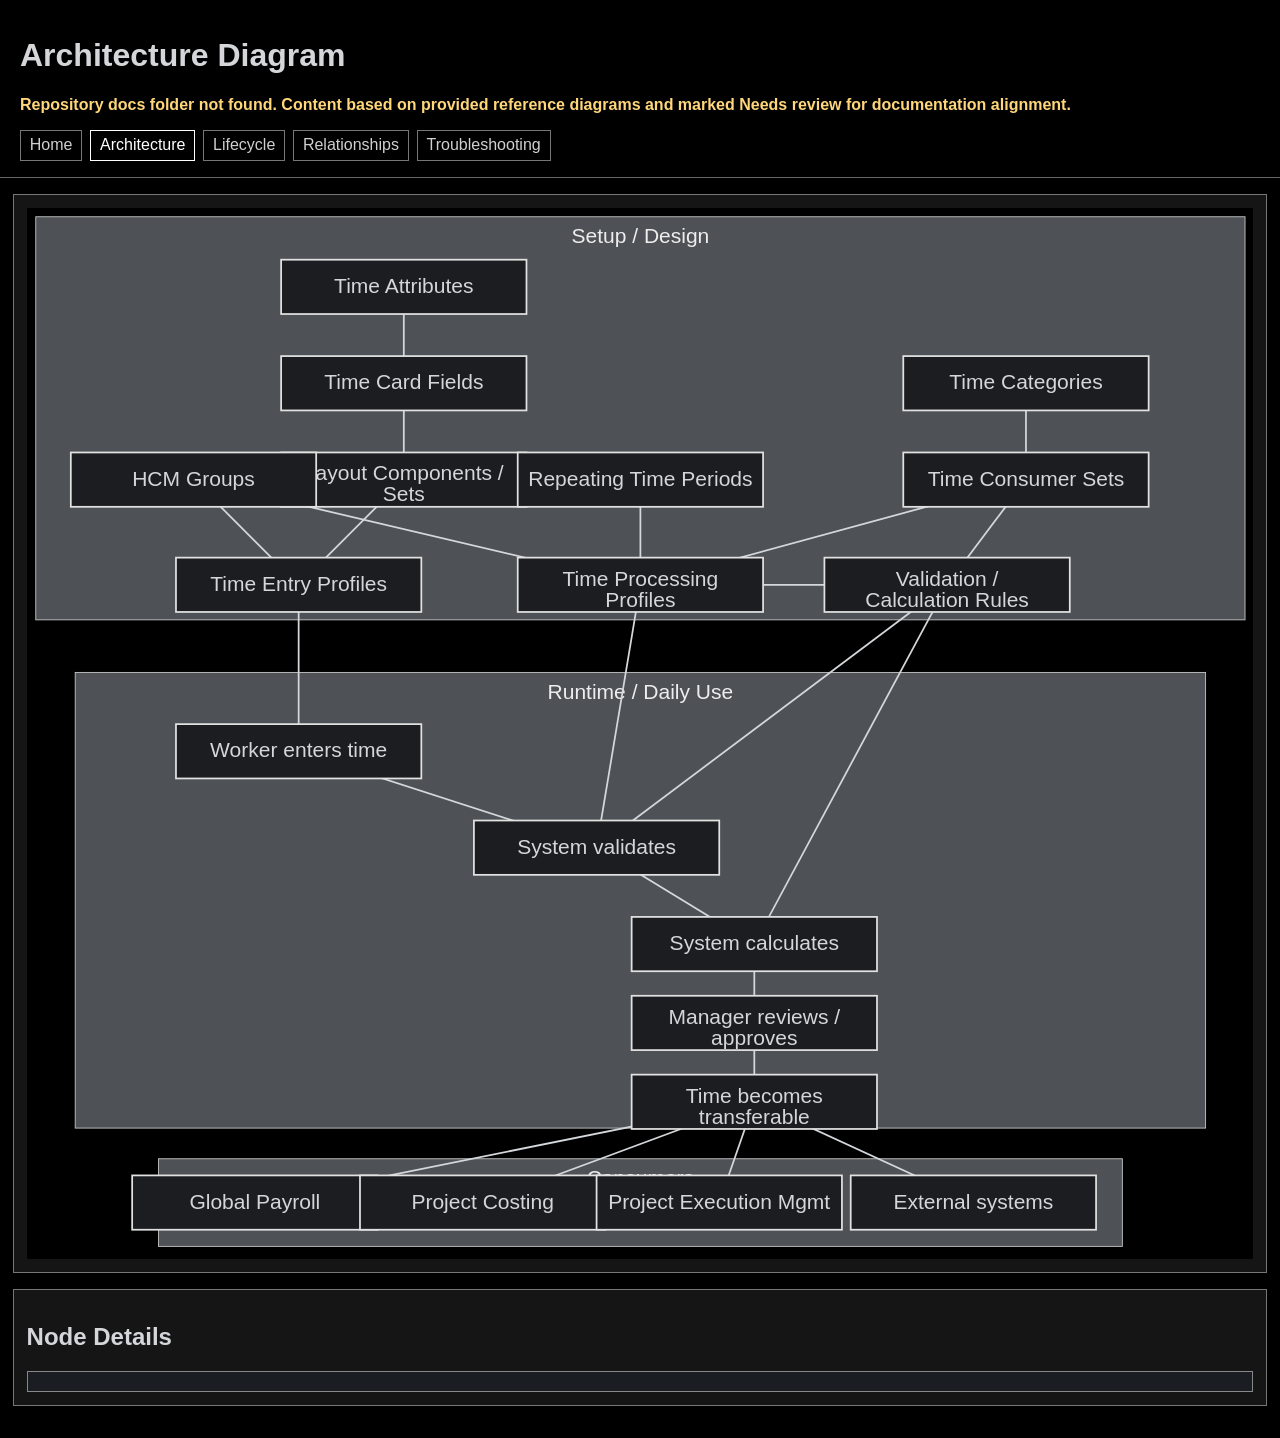
==== architecture.html @ c1bcc937 "Split OTL diagrams into interactive multi-page experience" ====
<!doctype html><html lang="en"><head><meta charset="UTF-8"/><meta name="viewport" content="width=device-width, initial-scale=1.0"/><title>Architecture Diagram</title><link rel="stylesheet" href="src/css/styles.css"/></head><body>
<header class="hero"><h1>Architecture Diagram</h1><p id="source-warning" class="warning"></p><nav class="tabs"><a href="index.html">Home</a><a class="active" href="architecture.html">Architecture</a><a href="lifecycle.html">Lifecycle</a><a href="relationships.html">Relationships</a><a href="troubleshooting.html">Troubleshooting</a></nav></header>
<main><section class="panel"><svg id="diagram" class="diagram" viewBox="0 0 1400 1200"></svg></section><section class="panel"><h2>Node Details</h2><article id="detail" class="detail"></article></section></main>
<script type="module" src="src/js/architecture.js"></script></body></html>
---- src/css/styles.css ----
:root{--bg:#000;--panel:#4e5155;--node:#1b1d20;--line:#d4d8dc;--text:#d4d6da;--accent:#fff}
*{box-sizing:border-box}body{margin:0;background:var(--bg);color:var(--text);font-family:Segoe UI,Roboto,Arial,sans-serif}
.hero{padding:1rem 1.25rem;border-bottom:1px solid #666}.warning{color:#ffd77a;font-weight:700}
.tabs{display:flex;gap:.5rem;flex-wrap:wrap}.tabs a{color:#d0d0d0;text-decoration:none;border:1px solid #777;padding:.35rem .55rem}.tabs a.active,.tabs a:hover{border-color:#fff;color:#fff}
main{width:min(2200px,98vw);margin:1rem auto 2rem;display:grid;gap:1rem}.panel{background:#151515;border:1px solid #777;padding:.8rem}
.overview-cards{display:grid;grid-template-columns:repeat(auto-fit,minmax(200px,1fr));gap:.6rem}.overview-cards article,.detail,.glossary-item{background:#1a1d22;border:1px solid #888;padding:.6rem}
.split{display:grid;grid-template-columns:1fr 1fr;gap:1rem}.glossary-list{display:grid;gap:.5rem}
.diagram{width:100%;height:auto;display:block;background:#000}
.band{fill:var(--panel);stroke:#c8c8c8;stroke-width:1}.band-label{fill:#ededed;font-size:24px;text-anchor:middle}
.edge{fill:none;stroke:var(--line);stroke-width:2;marker-end:url(#arrow)}
.node-group{cursor:pointer}.node-rect{fill:var(--node);stroke:#e1e1e1;stroke-width:2}.node-label{fill:var(--text);font-size:24px;text-anchor:middle;dominant-baseline:middle;pointer-events:none}
.node-group:hover .node-rect{stroke:#fff;stroke-width:3}.node-group.active .node-rect{stroke:#fff;stroke-width:4}
.tooltip{position:fixed;pointer-events:none;background:#111;border:1px solid #aaa;color:#eee;padding:.45rem .55rem;font-size:.85rem;max-width:320px;z-index:999;display:none}
@media (max-width:1100px){.split{grid-template-columns:1fr}.node-label{font-size:16px}.band-label{font-size:18px}}
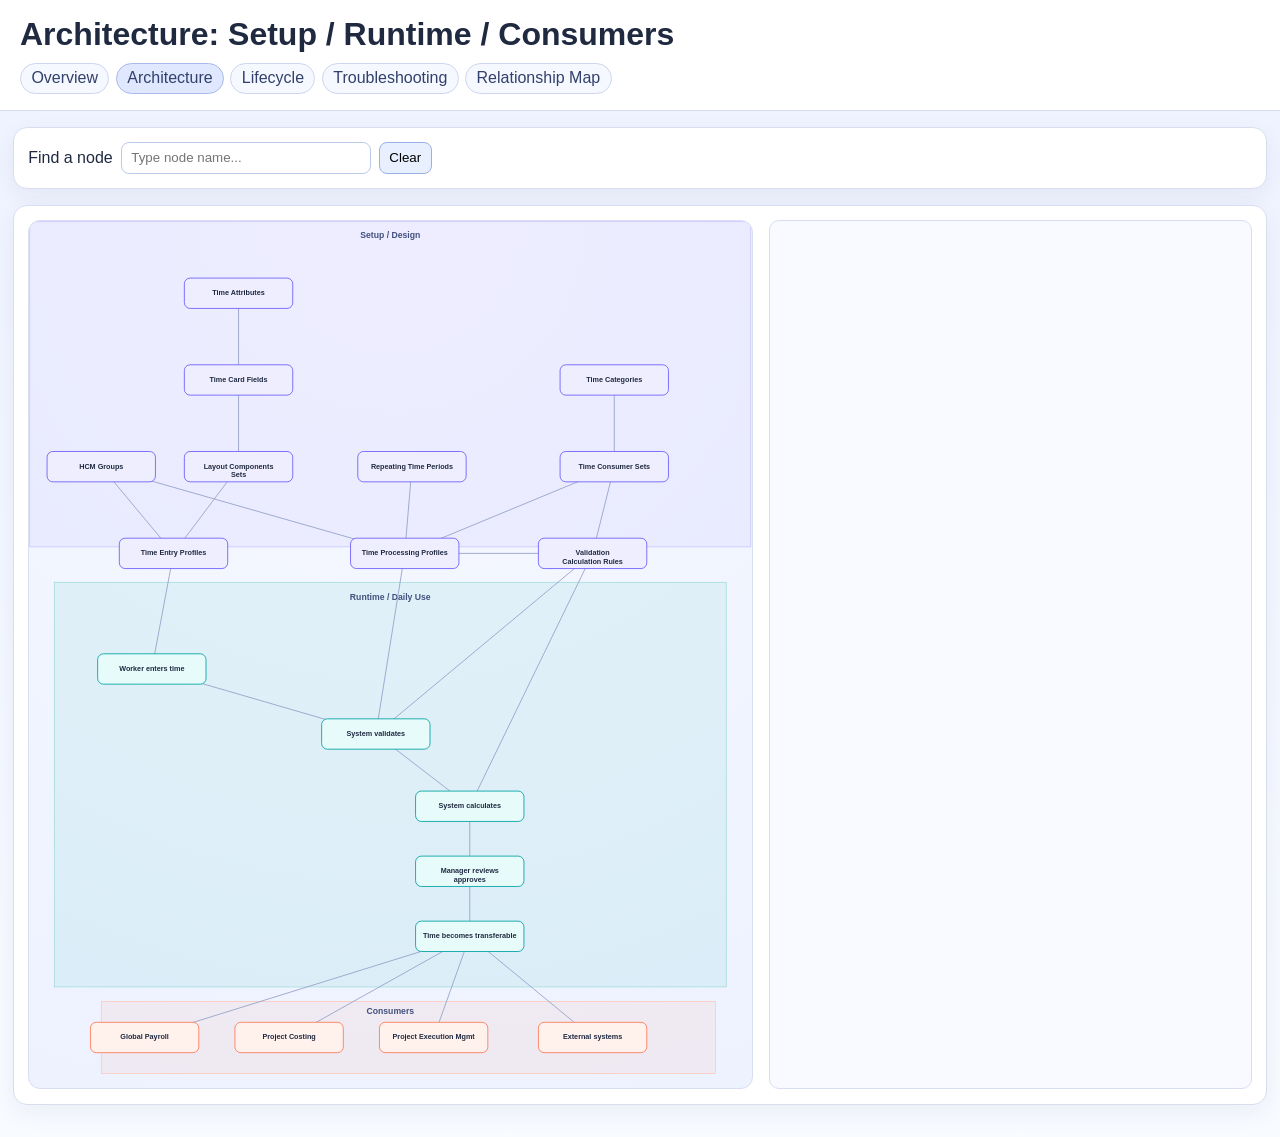
==== commit 91904e8a: "Upgrade to advanced interactive multi-page OTL learning diagrams" ====
--- a/architecture.html
+++ b/architecture.html
@@ -1,4 +1,32 @@
-<!doctype html><html lang="en"><head><meta charset="UTF-8"/><meta name="viewport" content="width=device-width, initial-scale=1.0"/><title>Architecture Diagram</title><link rel="stylesheet" href="src/css/styles.css"/></head><body>
-<header class="hero"><h1>Architecture Diagram</h1><p id="source-warning" class="warning"></p><nav class="tabs"><a href="index.html">Home</a><a class="active" href="architecture.html">Architecture</a><a href="lifecycle.html">Lifecycle</a><a href="relationships.html">Relationships</a><a href="troubleshooting.html">Troubleshooting</a></nav></header>
-<main><section class="panel"><svg id="diagram" class="diagram" viewBox="0 0 1400 1200"></svg></section><section class="panel"><h2>Node Details</h2><article id="detail" class="detail"></article></section></main>
-<script type="module" src="src/js/architecture.js"></script></body></html>
+<!doctype html>
+<html lang="en">
+  <head>
+    <meta charset="UTF-8" />
+    <meta name="viewport" content="width=device-width, initial-scale=1.0" />
+    <title>OTL Architecture Diagram</title>
+    <link rel="stylesheet" href="src/css/styles.css" />
+  </head>
+  <body data-page="architecture">
+    <header class="hero">
+      <h1>Architecture: Setup / Runtime / Consumers</h1>
+      <nav class="tabs" aria-label="Diagram pages">
+        <a href="index.html" class="tab">Overview</a><a href="architecture.html" class="tab active">Architecture</a><a href="lifecycle.html" class="tab">Lifecycle</a><a href="troubleshooting.html" class="tab">Troubleshooting</a><a href="relationships.html" class="tab">Relationship Map</a>
+      </nav>
+    </header>
+    <main>
+      <section class="panel controls">
+        <label for="node-search">Find a node</label>
+        <input id="node-search" type="search" placeholder="Type node name..." />
+        <button id="clear-search" type="button">Clear</button>
+      </section>
+      <section class="panel split">
+        <div class="diagram-wrap">
+          <svg id="architecture-svg" class="diagram" viewBox="0 0 1000 1200" aria-label="OTL architecture diagram"></svg>
+          <div id="tooltip" class="tooltip" role="status" aria-live="polite"></div>
+        </div>
+        <article id="object-detail" class="detail"></article>
+      </section>
+    </main>
+    <script type="module" src="src/js/app.js"></script>
+  </body>
+</html>
--- a/src/css/styles.css
+++ b/src/css/styles.css
@@ -1,14 +1,50 @@
-:root{--bg:#000;--panel:#4e5155;--node:#1b1d20;--line:#d4d8dc;--text:#d4d6da;--accent:#fff}
-*{box-sizing:border-box}body{margin:0;background:var(--bg);color:var(--text);font-family:Segoe UI,Roboto,Arial,sans-serif}
-.hero{padding:1rem 1.25rem;border-bottom:1px solid #666}.warning{color:#ffd77a;font-weight:700}
-.tabs{display:flex;gap:.5rem;flex-wrap:wrap}.tabs a{color:#d0d0d0;text-decoration:none;border:1px solid #777;padding:.35rem .55rem}.tabs a.active,.tabs a:hover{border-color:#fff;color:#fff}
-main{width:min(2200px,98vw);margin:1rem auto 2rem;display:grid;gap:1rem}.panel{background:#151515;border:1px solid #777;padding:.8rem}
-.overview-cards{display:grid;grid-template-columns:repeat(auto-fit,minmax(200px,1fr));gap:.6rem}.overview-cards article,.detail,.glossary-item{background:#1a1d22;border:1px solid #888;padding:.6rem}
-.split{display:grid;grid-template-columns:1fr 1fr;gap:1rem}.glossary-list{display:grid;gap:.5rem}
-.diagram{width:100%;height:auto;display:block;background:#000}
-.band{fill:var(--panel);stroke:#c8c8c8;stroke-width:1}.band-label{fill:#ededed;font-size:24px;text-anchor:middle}
-.edge{fill:none;stroke:var(--line);stroke-width:2;marker-end:url(#arrow)}
-.node-group{cursor:pointer}.node-rect{fill:var(--node);stroke:#e1e1e1;stroke-width:2}.node-label{fill:var(--text);font-size:24px;text-anchor:middle;dominant-baseline:middle;pointer-events:none}
-.node-group:hover .node-rect{stroke:#fff;stroke-width:3}.node-group.active .node-rect{stroke:#fff;stroke-width:4}
-.tooltip{position:fixed;pointer-events:none;background:#111;border:1px solid #aaa;color:#eee;padding:.45rem .55rem;font-size:.85rem;max-width:320px;z-index:999;display:none}
-@media (max-width:1100px){.split{grid-template-columns:1fr}.node-label{font-size:16px}.band-label{font-size:18px}}
+:root {
+  --bg: #f3f6ff;
+  --ink: #1f2940;
+  --panel: #ffffff;
+  --line: #67739a;
+  --setup: #6d5efc;
+  --runtime: #00a3a3;
+  --consumer: #ff7a59;
+  --edge: #94a2c8;
+}
+* { box-sizing: border-box; }
+body { margin: 0; background: linear-gradient(180deg,#eef2ff,#f8fbff); color: var(--ink); font-family: Inter, "Segoe UI", Roboto, Arial, sans-serif; }
+.hero { padding: 1rem 1.25rem; border-bottom: 1px solid #d8def0; background: #fff; position: sticky; top: 0; z-index: 5; }
+h1,h2,h3,p { margin: 0 0 .6rem; }
+.warning { color: #8b5a00; font-weight: 600; }
+main { width: min(2100px, 98vw); margin: 1rem auto 2rem; display: grid; gap: 1rem; }
+.panel { background: var(--panel); border: 1px solid #d8def0; border-radius: 14px; padding: .9rem; box-shadow: 0 8px 24px rgba(26,39,78,.06); }
+.tabs { display: flex; flex-wrap: wrap; gap: .4rem; }
+.tab { text-decoration: none; color: #32406b; border: 1px solid #cdd6ef; padding: .35rem .65rem; border-radius: 999px; background: #f5f8ff; }
+.tab.active,.tab:hover { background: #dfe8ff; border-color: #a9b9ea; }
+.controls { display: flex; gap: .5rem; align-items: center; flex-wrap: wrap; }
+.controls input { border: 1px solid #bdc9eb; border-radius: 8px; padding: .45rem .6rem; min-width: 250px; }
+.controls button { border: 1px solid #9ab0e8; border-radius: 8px; background: #e8efff; padding: .45rem .6rem; cursor: pointer; }
+.overview-cards { display: grid; grid-template-columns: repeat(auto-fit,minmax(180px,1fr)); gap: .6rem; }
+.overview-cards article,.detail,.glossary-item { background: #f8faff; border: 1px solid #d8def0; border-radius: 10px; padding: .7rem; }
+.diagram { width: 100%; height: auto; display: block; background: radial-gradient(circle at 50% 0%, #f7f9ff, #edf2ff); border: 1px solid #d8def0; border-radius: 12px; }
+.split { display: grid; grid-template-columns: 1.2fr .8fr; gap: 1rem; }
+.detail { min-height: 260px; }
+.glossary-list { display: grid; gap: .5rem; }
+.node-rect { fill: #ffffff; stroke: #95a3cb; stroke-width: 1.2; }
+.node-group.setup .node-rect { fill: #efeefe; stroke: var(--setup); }
+.node-group.runtime .node-rect { fill: #e7fbfb; stroke: var(--runtime); }
+.node-group.consumer .node-rect { fill: #fff1ec; stroke: var(--consumer); }
+.node-group.misc .node-rect { fill: #f2f5ff; stroke: #7f8db8; }
+.node-label { fill: var(--ink); text-anchor: middle; dominant-baseline: middle; font-size: 10px; pointer-events: none; font-weight: 600; }
+.edge { fill: none; stroke: var(--edge); stroke-width: 1.2; marker-end: url(#arrow); }
+.band.setup-band { fill: rgba(109,94,252,.07); stroke: #c7beff; }
+.band.runtime-band { fill: rgba(0,163,163,.08); stroke: #9dd9d9; }
+.band.consumer-band { fill: rgba(255,122,89,.08); stroke: #ffc4b3; }
+.band-label { fill: #42507d; font-size: 12px; text-anchor: middle; font-weight: 700; }
+.node-group { cursor: pointer; transition: transform .12s ease; }
+.node-group:hover,.node-group.active { transform: scale(1.04); }
+.node-group:hover .node-rect,.node-group.active .node-rect { stroke-width: 2.6; filter: drop-shadow(0 6px 8px rgba(68,95,174,.2)); }
+.node-group.match .node-rect { stroke: #ff3366; stroke-width: 3; }
+.diagram-wrap { position: relative; }
+.tooltip { position: absolute; display: none; max-width: 320px; background: #1d2745; color: #f6f8ff; border: 1px solid #7f96db; border-radius: 8px; padding: .55rem; font-size: .84rem; pointer-events: none; z-index: 10; box-shadow: 0 8px 18px rgba(0,0,0,.25); }
+.tooltip.visible { display: block; }
+details { background: #f7f9ff; border: 1px solid #d8def0; border-radius: 10px; padding: .5rem .65rem; margin-bottom: .45rem; }
+summary { cursor: pointer; font-weight: 600; }
+@media (max-width:1100px) { .split { grid-template-columns: 1fr; } }
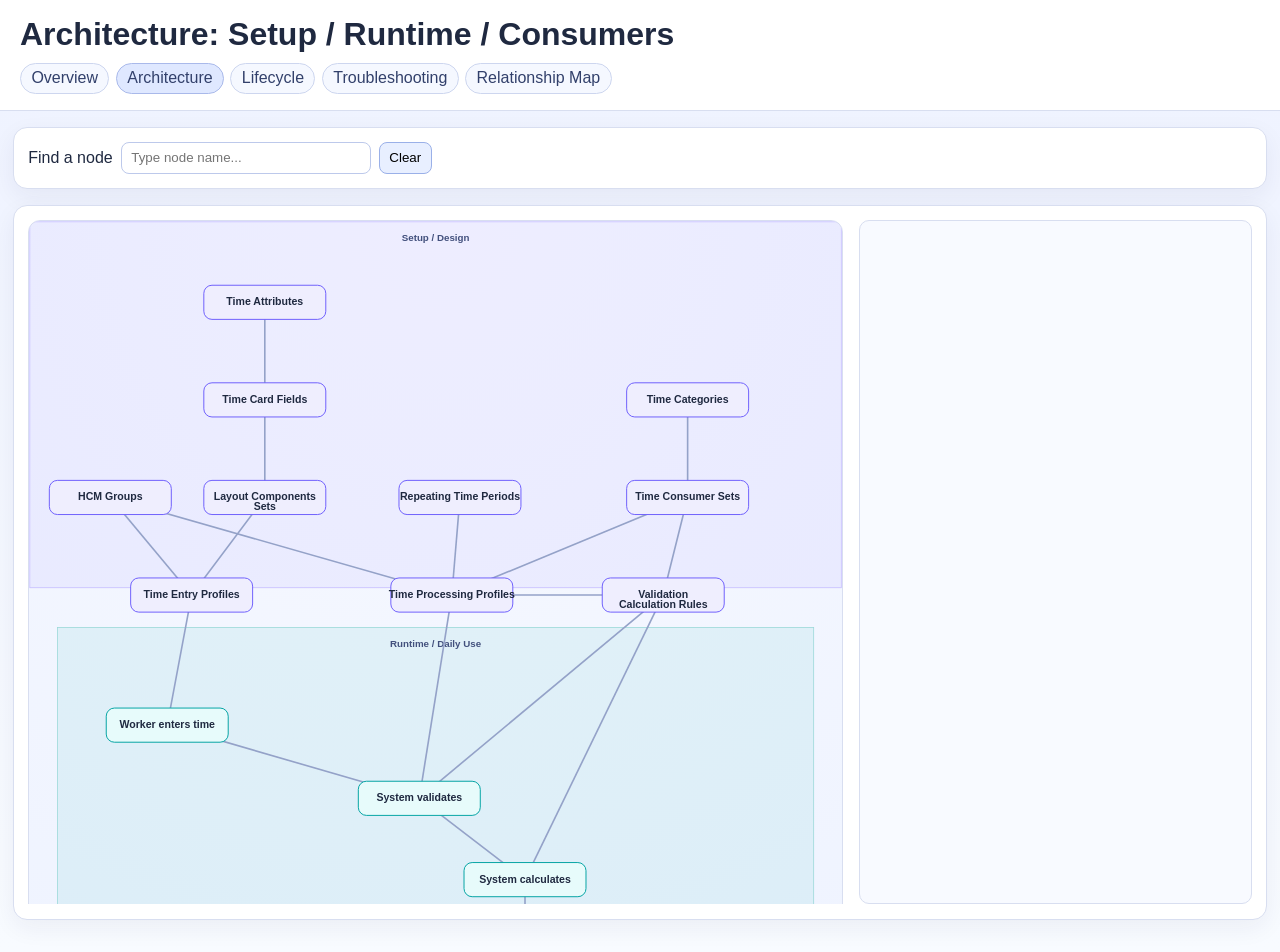
==== commit 880ef5b7: "Improve diagram readability and spacing across views" ====
--- a/architecture.html
+++ b/architecture.html
@@ -20,7 +20,7 @@
         <button id="clear-search" type="button">Clear</button>
       </section>
       <section class="panel split">
-        <div class="diagram-wrap">
+        <div class="diagram-wrap scrollable">
           <svg id="architecture-svg" class="diagram" viewBox="0 0 1000 1200" aria-label="OTL architecture diagram"></svg>
           <div id="tooltip" class="tooltip" role="status" aria-live="polite"></div>
         </div>
--- a/src/css/styles.css
+++ b/src/css/styles.css
@@ -21,10 +21,11 @@
 .controls { display: flex; gap: .5rem; align-items: center; flex-wrap: wrap; }
 .controls input { border: 1px solid #bdc9eb; border-radius: 8px; padding: .45rem .6rem; min-width: 250px; }
 .controls button { border: 1px solid #9ab0e8; border-radius: 8px; background: #e8efff; padding: .45rem .6rem; cursor: pointer; }
+.controls .zoom-value { font-weight: 700; color: #32406b; min-width: 50px; }
 .overview-cards { display: grid; grid-template-columns: repeat(auto-fit,minmax(180px,1fr)); gap: .6rem; }
 .overview-cards article,.detail,.glossary-item { background: #f8faff; border: 1px solid #d8def0; border-radius: 10px; padding: .7rem; }
 .diagram { width: 100%; height: auto; display: block; background: radial-gradient(circle at 50% 0%, #f7f9ff, #edf2ff); border: 1px solid #d8def0; border-radius: 12px; }
-.split { display: grid; grid-template-columns: 1.2fr .8fr; gap: 1rem; }
+.split { display: grid; grid-template-columns: 1.35fr .65fr; gap: 1rem; }
 .detail { min-height: 260px; }
 .glossary-list { display: grid; gap: .5rem; }
 .node-rect { fill: #ffffff; stroke: #95a3cb; stroke-width: 1.2; }
@@ -32,8 +33,8 @@
 .node-group.runtime .node-rect { fill: #e7fbfb; stroke: var(--runtime); }
 .node-group.consumer .node-rect { fill: #fff1ec; stroke: var(--consumer); }
 .node-group.misc .node-rect { fill: #f2f5ff; stroke: #7f8db8; }
-.node-label { fill: var(--ink); text-anchor: middle; dominant-baseline: middle; font-size: 10px; pointer-events: none; font-weight: 600; }
-.edge { fill: none; stroke: var(--edge); stroke-width: 1.2; marker-end: url(#arrow); }
+.node-label { fill: var(--ink); text-anchor: middle; dominant-baseline: middle; font-size: 13px; pointer-events: none; font-weight: 700; }
+.edge { fill: none; stroke: var(--edge); stroke-width: 2; marker-end: url(#arrow); }
 .band.setup-band { fill: rgba(109,94,252,.07); stroke: #c7beff; }
 .band.runtime-band { fill: rgba(0,163,163,.08); stroke: #9dd9d9; }
 .band.consumer-band { fill: rgba(255,122,89,.08); stroke: #ffc4b3; }
@@ -42,7 +43,17 @@
 .node-group:hover,.node-group.active { transform: scale(1.04); }
 .node-group:hover .node-rect,.node-group.active .node-rect { stroke-width: 2.6; filter: drop-shadow(0 6px 8px rgba(68,95,174,.2)); }
 .node-group.match .node-rect { stroke: #ff3366; stroke-width: 3; }
+.node-group.faded { opacity: .18; }
+.relationship-edge.edge-highlight { stroke: #4b5ff7; stroke-width: 3; }
+.relationship-edge.faded { opacity: .12; }
+.hidden-node { opacity: 0; pointer-events: none; }
+.hidden-edge { opacity: 0; }
+.filter-row { display: flex; gap: .45rem; flex-wrap: wrap; }
+.filter-row button { border: 1px solid #9ab0e8; border-radius: 999px; background: #f1f5ff; color: #2d3f72; padding: .35rem .7rem; cursor: pointer; }
+.filter-row button.active { background: #dce7ff; border-color: #7d97e2; font-weight: 700; }
+#relationship-viewport { overflow: auto; transform-origin: top left; transition: transform .2s ease; max-height: 76vh; }
 .diagram-wrap { position: relative; }
+.diagram-wrap.scrollable { overflow: auto; max-height: 76vh; }
 .tooltip { position: absolute; display: none; max-width: 320px; background: #1d2745; color: #f6f8ff; border: 1px solid #7f96db; border-radius: 8px; padding: .55rem; font-size: .84rem; pointer-events: none; z-index: 10; box-shadow: 0 8px 18px rgba(0,0,0,.25); }
 .tooltip.visible { display: block; }
 details { background: #f7f9ff; border: 1px solid #d8def0; border-radius: 10px; padding: .5rem .65rem; margin-bottom: .45rem; }
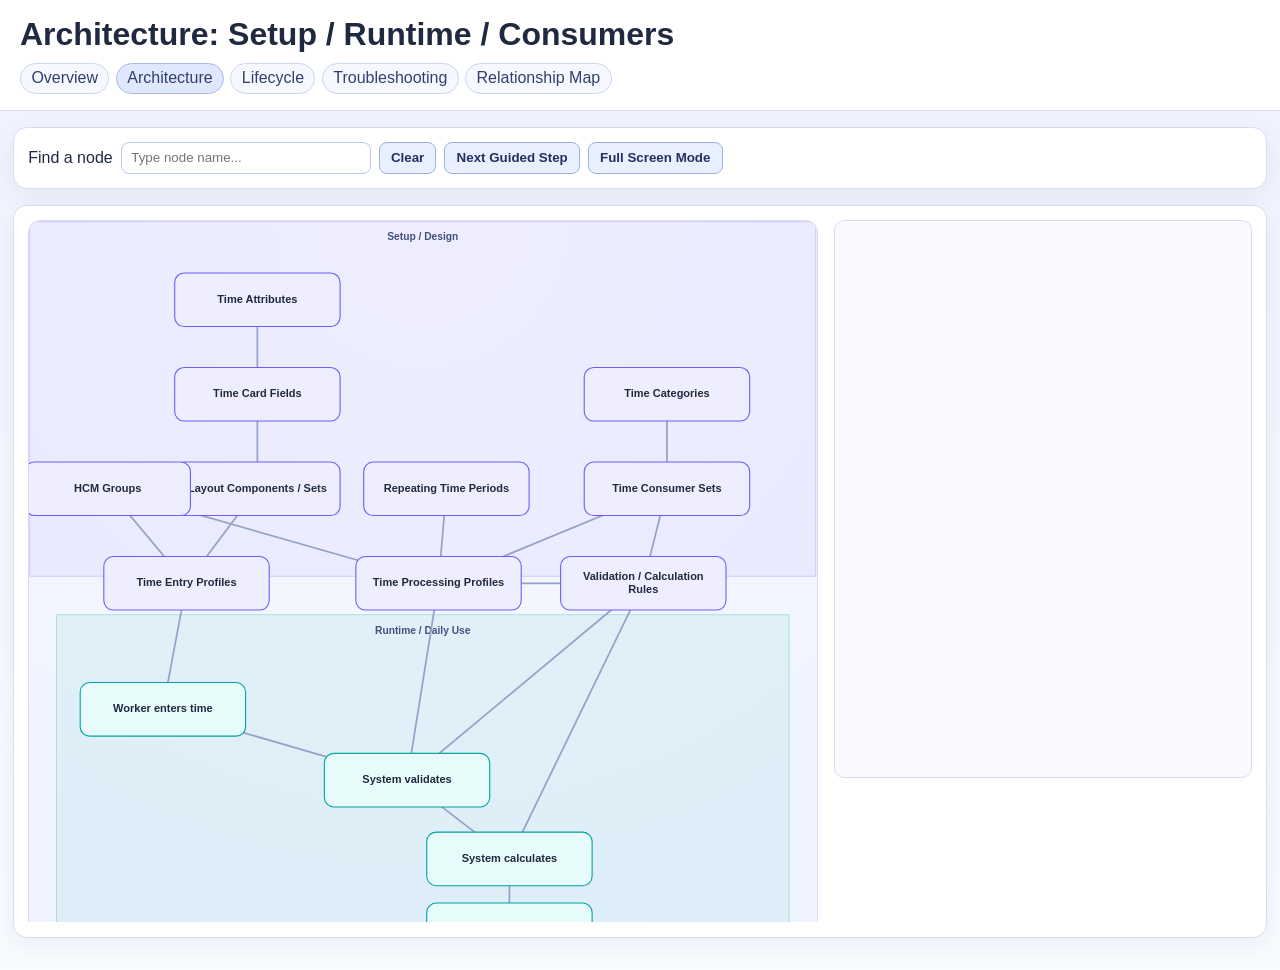
==== commit 588f8bd4: "Improve diagram readability with guided tours and focus mode" ====
--- a/architecture.html
+++ b/architecture.html
@@ -17,7 +17,7 @@
       <section class="panel controls">
         <label for="node-search">Find a node</label>
         <input id="node-search" type="search" placeholder="Type node name..." />
-        <button id="clear-search" type="button">Clear</button>
+        <button id="clear-search" type="button">Clear</button><button id="tour-next" type="button">Next Guided Step</button><button id="toggle-focus" type="button" aria-pressed="false">Full Screen Mode</button>
       </section>
       <section class="panel split">
         <div class="diagram-wrap scrollable">
--- a/src/css/styles.css
+++ b/src/css/styles.css
@@ -10,39 +10,38 @@
 }
 * { box-sizing: border-box; }
 body { margin: 0; background: linear-gradient(180deg,#eef2ff,#f8fbff); color: var(--ink); font-family: Inter, "Segoe UI", Roboto, Arial, sans-serif; }
-.hero { padding: 1rem 1.25rem; border-bottom: 1px solid #d8def0; background: #fff; position: sticky; top: 0; z-index: 5; }
+.hero { padding: 1rem 1.25rem; border-bottom: 1px solid #d8def0; background: #fff; position: sticky; top: 0; z-index: 6; }
 h1,h2,h3,p { margin: 0 0 .6rem; }
 .warning { color: #8b5a00; font-weight: 600; }
-main { width: min(2100px, 98vw); margin: 1rem auto 2rem; display: grid; gap: 1rem; }
+main { width: min(2200px, 98vw); margin: 1rem auto 2rem; display: grid; gap: 1rem; }
 .panel { background: var(--panel); border: 1px solid #d8def0; border-radius: 14px; padding: .9rem; box-shadow: 0 8px 24px rgba(26,39,78,.06); }
 .tabs { display: flex; flex-wrap: wrap; gap: .4rem; }
 .tab { text-decoration: none; color: #32406b; border: 1px solid #cdd6ef; padding: .35rem .65rem; border-radius: 999px; background: #f5f8ff; }
 .tab.active,.tab:hover { background: #dfe8ff; border-color: #a9b9ea; }
 .controls { display: flex; gap: .5rem; align-items: center; flex-wrap: wrap; }
 .controls input { border: 1px solid #bdc9eb; border-radius: 8px; padding: .45rem .6rem; min-width: 250px; }
-.controls button { border: 1px solid #9ab0e8; border-radius: 8px; background: #e8efff; padding: .45rem .6rem; cursor: pointer; }
+.controls button { border: 1px solid #9ab0e8; border-radius: 8px; background: #e8efff; padding: .45rem .7rem; cursor: pointer; font-weight: 600; color: #22315f; }
 .controls .zoom-value { font-weight: 700; color: #32406b; min-width: 50px; }
 .overview-cards { display: grid; grid-template-columns: repeat(auto-fit,minmax(180px,1fr)); gap: .6rem; }
-.overview-cards article,.detail,.glossary-item { background: #f8faff; border: 1px solid #d8def0; border-radius: 10px; padding: .7rem; }
-.diagram { width: 100%; height: auto; display: block; background: radial-gradient(circle at 50% 0%, #f7f9ff, #edf2ff); border: 1px solid #d8def0; border-radius: 12px; }
-.split { display: grid; grid-template-columns: 1.35fr .65fr; gap: 1rem; }
-.detail { min-height: 260px; }
+.overview-cards article,.detail,.glossary-item { background: #f8faff; border: 1px solid #d8def0; border-radius: 10px; padding: .8rem; }
+.diagram { width: 100%; height: auto; display: block; background: radial-gradient(circle at 50% 0%, #f7f9ff, #edf2ff); border: 1px solid #d8def0; border-radius: 12px; min-height: 62vh; }
+.split { display: grid; grid-template-columns: minmax(0,1.7fr) minmax(320px,.9fr); gap: 1rem; align-items: start; }
+.detail { min-height: 62vh; font-size: 1rem; line-height: 1.5; position: sticky; top: 100px; }
 .glossary-list { display: grid; gap: .5rem; }
-.node-rect { fill: #ffffff; stroke: #95a3cb; stroke-width: 1.2; }
+.node-rect { fill: #ffffff; stroke: #95a3cb; stroke-width: 1.4; }
 .node-group.setup .node-rect { fill: #efeefe; stroke: var(--setup); }
 .node-group.runtime .node-rect { fill: #e7fbfb; stroke: var(--runtime); }
 .node-group.consumer .node-rect { fill: #fff1ec; stroke: var(--consumer); }
 .node-group.misc .node-rect { fill: #f2f5ff; stroke: #7f8db8; }
-.node-label { fill: var(--ink); text-anchor: middle; dominant-baseline: middle; font-size: 13px; pointer-events: none; font-weight: 700; }
-.edge { fill: none; stroke: var(--edge); stroke-width: 2; marker-end: url(#arrow); }
+.node-label { fill: var(--ink); text-anchor: middle; dominant-baseline: middle; font-size: 14px; pointer-events: none; font-weight: 700; }
+.edge { fill: none; stroke: var(--edge); stroke-width: 2.2; marker-end: url(#arrow); }
 .band.setup-band { fill: rgba(109,94,252,.07); stroke: #c7beff; }
 .band.runtime-band { fill: rgba(0,163,163,.08); stroke: #9dd9d9; }
 .band.consumer-band { fill: rgba(255,122,89,.08); stroke: #ffc4b3; }
-.band-label { fill: #42507d; font-size: 12px; text-anchor: middle; font-weight: 700; }
-.node-group { cursor: pointer; transition: transform .12s ease; }
-.node-group:hover,.node-group.active { transform: scale(1.04); }
-.node-group:hover .node-rect,.node-group.active .node-rect { stroke-width: 2.6; filter: drop-shadow(0 6px 8px rgba(68,95,174,.2)); }
-.node-group.match .node-rect { stroke: #ff3366; stroke-width: 3; }
+.band-label { fill: #42507d; font-size: 13px; text-anchor: middle; font-weight: 700; }
+.node-group { cursor: pointer; }
+.node-group:hover .node-rect,.node-group.active .node-rect { stroke-width: 3; filter: drop-shadow(0 6px 8px rgba(68,95,174,.2)); }
+.node-group.match .node-rect { stroke: #ff3366; stroke-width: 3.2; }
 .node-group.faded { opacity: .18; }
 .relationship-edge.edge-highlight { stroke: #4b5ff7; stroke-width: 3; }
 .relationship-edge.faded { opacity: .12; }
@@ -51,11 +50,23 @@
 .filter-row { display: flex; gap: .45rem; flex-wrap: wrap; }
 .filter-row button { border: 1px solid #9ab0e8; border-radius: 999px; background: #f1f5ff; color: #2d3f72; padding: .35rem .7rem; cursor: pointer; }
 .filter-row button.active { background: #dce7ff; border-color: #7d97e2; font-weight: 700; }
-#relationship-viewport { overflow: auto; transform-origin: top left; transition: transform .2s ease; max-height: 76vh; }
+#relationship-viewport { overflow: auto; transform-origin: top left; transition: transform .2s ease; max-height: 78vh; }
 .diagram-wrap { position: relative; }
-.diagram-wrap.scrollable { overflow: auto; max-height: 76vh; }
-.tooltip { position: absolute; display: none; max-width: 320px; background: #1d2745; color: #f6f8ff; border: 1px solid #7f96db; border-radius: 8px; padding: .55rem; font-size: .84rem; pointer-events: none; z-index: 10; box-shadow: 0 8px 18px rgba(0,0,0,.25); }
+.diagram-wrap.scrollable { overflow: auto; max-height: 78vh; }
+.tooltip { position: absolute; display: none; max-width: 360px; background: #1d2745; color: #f6f8ff; border: 1px solid #7f96db; border-radius: 8px; padding: .55rem; font-size: .88rem; pointer-events: none; z-index: 10; box-shadow: 0 8px 18px rgba(0,0,0,.25); }
 .tooltip.visible { display: block; }
 details { background: #f7f9ff; border: 1px solid #d8def0; border-radius: 10px; padding: .5rem .65rem; margin-bottom: .45rem; }
 summary { cursor: pointer; font-weight: 600; }
-@media (max-width:1100px) { .split { grid-template-columns: 1fr; } }
+
+body.immersive-mode .hero { padding: .7rem 1rem; }
+body.immersive-mode main { width: 99vw; margin-top: .5rem; }
+body.immersive-mode .split { grid-template-columns: minmax(0,1.95fr) minmax(340px,.85fr); }
+body.immersive-mode .diagram-wrap.scrollable,
+body.immersive-mode #relationship-viewport,
+body.immersive-mode .detail,
+body.immersive-mode .diagram { max-height: calc(100vh - 170px); min-height: calc(100vh - 190px); }
+
+@media (max-width:1100px) {
+  .split { grid-template-columns: 1fr; }
+  .detail { position: static; min-height: auto; }
+}
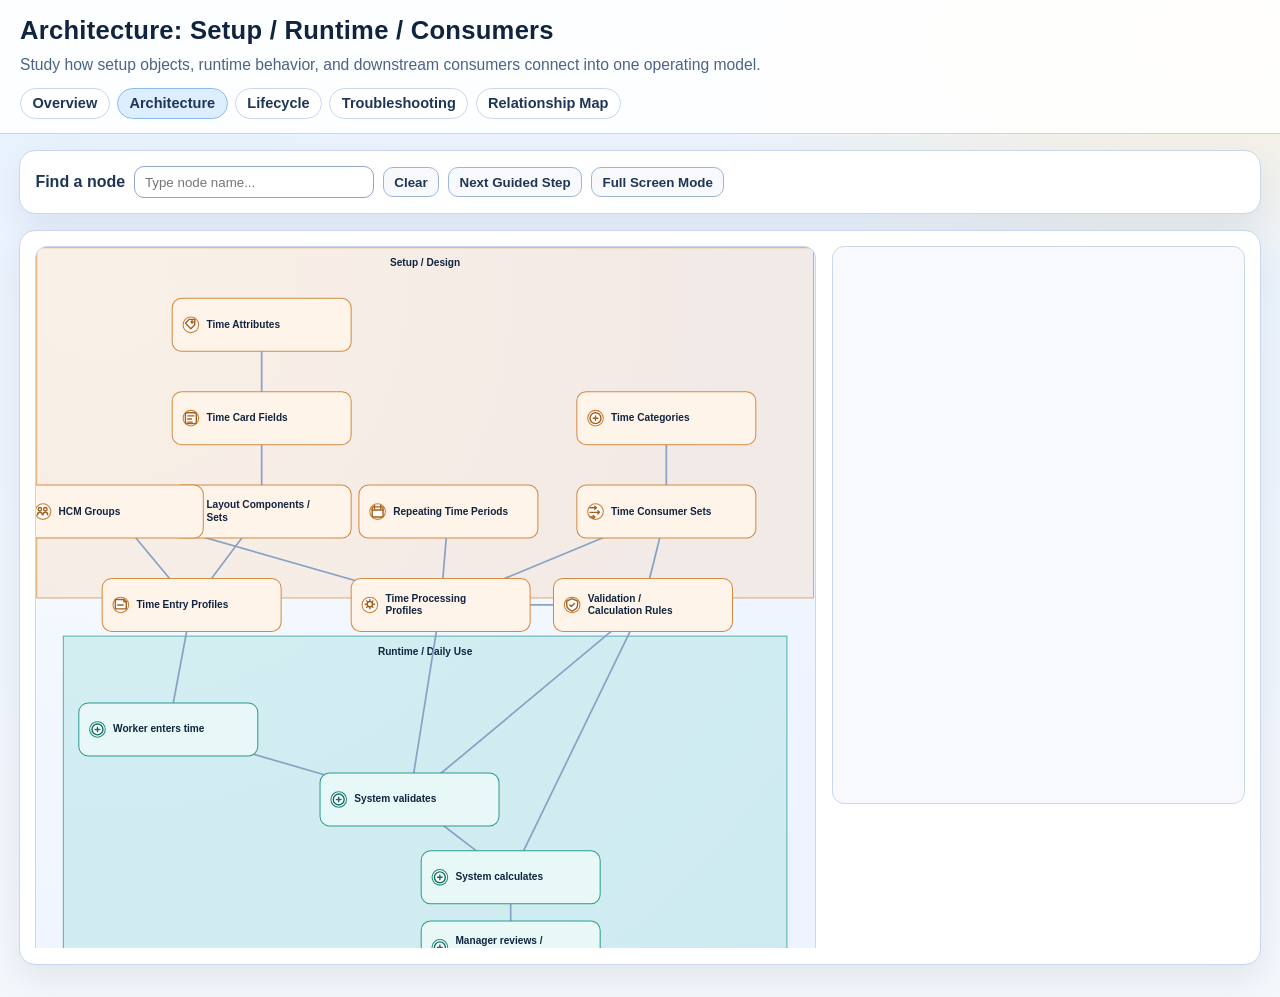
==== commit 942cc342: "Refactor OTL model definitions and enhance troubleshooting page layout - Updated the definition of "" ====
--- a/architecture.html
+++ b/architecture.html
@@ -8,17 +8,28 @@
   </head>
   <body data-page="architecture">
     <header class="hero">
-      <h1>Architecture: Setup / Runtime / Consumers</h1>
+      <div class="hero-title-row">
+        <h1>Architecture: Setup / Runtime / Consumers</h1>
+      </div>
+      <p id="hero-subtitle" class="hero-subtitle"></p>
       <nav class="tabs" aria-label="Diagram pages">
-        <a href="index.html" class="tab">Overview</a><a href="architecture.html" class="tab active">Architecture</a><a href="lifecycle.html" class="tab">Lifecycle</a><a href="troubleshooting.html" class="tab">Troubleshooting</a><a href="relationships.html" class="tab">Relationship Map</a>
+        <a href="index.html" class="tab">Overview</a>
+        <a href="architecture.html" class="tab active">Architecture</a>
+        <a href="lifecycle.html" class="tab">Lifecycle</a>
+        <a href="troubleshooting.html" class="tab">Troubleshooting</a>
+        <a href="relationships.html" class="tab">Relationship Map</a>
       </nav>
     </header>
+
     <main>
       <section class="panel controls">
         <label for="node-search">Find a node</label>
         <input id="node-search" type="search" placeholder="Type node name..." />
-        <button id="clear-search" type="button">Clear</button><button id="tour-next" type="button">Next Guided Step</button><button id="toggle-focus" type="button" aria-pressed="false">Full Screen Mode</button>
+        <button id="clear-search" type="button">Clear</button>
+        <button id="tour-next" type="button">Next Guided Step</button>
+        <button id="toggle-focus" type="button" aria-pressed="false">Full Screen Mode</button>
       </section>
+
       <section class="panel split">
         <div class="diagram-wrap scrollable">
           <svg id="architecture-svg" class="diagram" viewBox="0 0 1000 1200" aria-label="OTL architecture diagram"></svg>
@@ -27,6 +38,7 @@
         <article id="object-detail" class="detail"></article>
       </section>
     </main>
+
     <script type="module" src="src/js/app.js"></script>
   </body>
 </html>
--- a/src/css/styles.css
+++ b/src/css/styles.css
@@ -1,72 +1,710 @@
 :root {
-  --bg: #f3f6ff;
-  --ink: #1f2940;
-  --panel: #ffffff;
-  --line: #67739a;
-  --setup: #6d5efc;
-  --runtime: #00a3a3;
-  --consumer: #ff7a59;
-  --edge: #94a2c8;
-}
-* { box-sizing: border-box; }
-body { margin: 0; background: linear-gradient(180deg,#eef2ff,#f8fbff); color: var(--ink); font-family: Inter, "Segoe UI", Roboto, Arial, sans-serif; }
-.hero { padding: 1rem 1.25rem; border-bottom: 1px solid #d8def0; background: #fff; position: sticky; top: 0; z-index: 6; }
-h1,h2,h3,p { margin: 0 0 .6rem; }
-.warning { color: #8b5a00; font-weight: 600; }
-main { width: min(2200px, 98vw); margin: 1rem auto 2rem; display: grid; gap: 1rem; }
-.panel { background: var(--panel); border: 1px solid #d8def0; border-radius: 14px; padding: .9rem; box-shadow: 0 8px 24px rgba(26,39,78,.06); }
-.tabs { display: flex; flex-wrap: wrap; gap: .4rem; }
-.tab { text-decoration: none; color: #32406b; border: 1px solid #cdd6ef; padding: .35rem .65rem; border-radius: 999px; background: #f5f8ff; }
-.tab.active,.tab:hover { background: #dfe8ff; border-color: #a9b9ea; }
-.controls { display: flex; gap: .5rem; align-items: center; flex-wrap: wrap; }
-.controls input { border: 1px solid #bdc9eb; border-radius: 8px; padding: .45rem .6rem; min-width: 250px; }
-.controls button { border: 1px solid #9ab0e8; border-radius: 8px; background: #e8efff; padding: .45rem .7rem; cursor: pointer; font-weight: 600; color: #22315f; }
-.controls .zoom-value { font-weight: 700; color: #32406b; min-width: 50px; }
-.overview-cards { display: grid; grid-template-columns: repeat(auto-fit,minmax(180px,1fr)); gap: .6rem; }
-.overview-cards article,.detail,.glossary-item { background: #f8faff; border: 1px solid #d8def0; border-radius: 10px; padding: .8rem; }
-.diagram { width: 100%; height: auto; display: block; background: radial-gradient(circle at 50% 0%, #f7f9ff, #edf2ff); border: 1px solid #d8def0; border-radius: 12px; min-height: 62vh; }
-.split { display: grid; grid-template-columns: minmax(0,1.7fr) minmax(320px,.9fr); gap: 1rem; align-items: start; }
-.detail { min-height: 62vh; font-size: 1rem; line-height: 1.5; position: sticky; top: 100px; }
-.glossary-list { display: grid; gap: .5rem; }
-.node-rect { fill: #ffffff; stroke: #95a3cb; stroke-width: 1.4; }
-.node-group.setup .node-rect { fill: #efeefe; stroke: var(--setup); }
-.node-group.runtime .node-rect { fill: #e7fbfb; stroke: var(--runtime); }
-.node-group.consumer .node-rect { fill: #fff1ec; stroke: var(--consumer); }
-.node-group.misc .node-rect { fill: #f2f5ff; stroke: #7f8db8; }
-.node-label { fill: var(--ink); text-anchor: middle; dominant-baseline: middle; font-size: 14px; pointer-events: none; font-weight: 700; }
-.edge { fill: none; stroke: var(--edge); stroke-width: 2.2; marker-end: url(#arrow); }
-.band.setup-band { fill: rgba(109,94,252,.07); stroke: #c7beff; }
-.band.runtime-band { fill: rgba(0,163,163,.08); stroke: #9dd9d9; }
-.band.consumer-band { fill: rgba(255,122,89,.08); stroke: #ffc4b3; }
-.band-label { fill: #42507d; font-size: 13px; text-anchor: middle; font-weight: 700; }
-.node-group { cursor: pointer; }
-.node-group:hover .node-rect,.node-group.active .node-rect { stroke-width: 3; filter: drop-shadow(0 6px 8px rgba(68,95,174,.2)); }
-.node-group.match .node-rect { stroke: #ff3366; stroke-width: 3.2; }
-.node-group.faded { opacity: .18; }
-.relationship-edge.edge-highlight { stroke: #4b5ff7; stroke-width: 3; }
-.relationship-edge.faded { opacity: .12; }
-.hidden-node { opacity: 0; pointer-events: none; }
-.hidden-edge { opacity: 0; }
-.filter-row { display: flex; gap: .45rem; flex-wrap: wrap; }
-.filter-row button { border: 1px solid #9ab0e8; border-radius: 999px; background: #f1f5ff; color: #2d3f72; padding: .35rem .7rem; cursor: pointer; }
-.filter-row button.active { background: #dce7ff; border-color: #7d97e2; font-weight: 700; }
-#relationship-viewport { overflow: auto; transform-origin: top left; transition: transform .2s ease; max-height: 78vh; }
-.diagram-wrap { position: relative; }
-.diagram-wrap.scrollable { overflow: auto; max-height: 78vh; }
-.tooltip { position: absolute; display: none; max-width: 360px; background: #1d2745; color: #f6f8ff; border: 1px solid #7f96db; border-radius: 8px; padding: .55rem; font-size: .88rem; pointer-events: none; z-index: 10; box-shadow: 0 8px 18px rgba(0,0,0,.25); }
-.tooltip.visible { display: block; }
-details { background: #f7f9ff; border: 1px solid #d8def0; border-radius: 10px; padding: .5rem .65rem; margin-bottom: .45rem; }
-summary { cursor: pointer; font-weight: 600; }
-
-body.immersive-mode .hero { padding: .7rem 1rem; }
-body.immersive-mode main { width: 99vw; margin-top: .5rem; }
-body.immersive-mode .split { grid-template-columns: minmax(0,1.95fr) minmax(340px,.85fr); }
+  --bg-base: #f4f7fb;
+  --bg-accent: #e9f2ff;
+  --surface: #ffffff;
+  --surface-muted: #f7f9fc;
+  --ink-strong: #11243f;
+  --ink: #1f3556;
+  --ink-soft: #4d6385;
+  --line: #c8d7eb;
+  --line-strong: #8ea6c8;
+  --brand: #0b5cab;
+  --brand-soft: #dceeff;
+  --setup: #7a3e00;
+  --setup-soft: #ffefe1;
+  --runtime: #006a63;
+  --runtime-soft: #d9f4f1;
+  --consumer: #5d2ea8;
+  --consumer-soft: #ece4fb;
+  --focus: #ffb400;
+  --shadow: 0 14px 35px rgba(17, 36, 63, 0.08);
+}
+
+* {
+  box-sizing: border-box;
+}
+
+body {
+  margin: 0;
+  color: var(--ink);
+  font-family: "Avenir Next", "Segoe UI Variable", "Trebuchet MS", sans-serif;
+  background:
+    radial-gradient(900px 380px at 5% -8%, var(--brand-soft), transparent 70%),
+    radial-gradient(760px 340px at 95% 4%, #f9efd8, transparent 72%),
+    linear-gradient(180deg, var(--bg-accent), var(--bg-base));
+  min-height: 100vh;
+}
+
+body.immersive-mode {
+  overflow: hidden;
+}
+
+body.map-test-page {
+  overflow: hidden;
+  background:
+    radial-gradient(1200px 540px at 50% -10%, #e3efff, transparent 70%),
+    radial-gradient(880px 420px at 100% 0%, #fdf1dd, transparent 72%),
+    linear-gradient(180deg, #eef5ff, #f6f9fd);
+}
+
+h1,
+h2,
+h3,
+p {
+  margin: 0;
+}
+
+h1,
+h2,
+h3,
+summary {
+  font-family: "Rockwell", "Avenir Next", "Trebuchet MS", sans-serif;
+  letter-spacing: 0.01em;
+}
+
+.hero {
+  border-bottom: 1px solid var(--line);
+  background: rgba(255, 255, 255, 0.9);
+  backdrop-filter: blur(8px);
+  position: sticky;
+  top: 0;
+  z-index: 8;
+  padding: 1rem 1.25rem 0.9rem;
+}
+
+.hero-title-row {
+  display: flex;
+  justify-content: space-between;
+  align-items: baseline;
+  gap: 0.8rem;
+  margin-bottom: 0.55rem;
+}
+
+.hero h1 {
+  font-size: clamp(1.35rem, 2vw, 1.8rem);
+  color: var(--ink-strong);
+}
+
+.hero-subtitle {
+  color: var(--ink-soft);
+  font-size: 0.98rem;
+  margin-bottom: 0.7rem;
+  max-width: 950px;
+  line-height: 1.45;
+}
+
+.warning {
+  display: inline-block;
+  font-weight: 700;
+  color: #7e4d00;
+  background: #fff2dc;
+  border: 1px solid #f0cf96;
+  padding: 0.35rem 0.6rem;
+  border-radius: 999px;
+  font-size: 0.84rem;
+  margin-bottom: 0.65rem;
+}
+
+.tabs {
+  display: flex;
+  flex-wrap: wrap;
+  gap: 0.45rem;
+}
+
+.tab {
+  text-decoration: none;
+  color: var(--ink);
+  border: 1px solid var(--line);
+  padding: 0.4rem 0.72rem;
+  border-radius: 999px;
+  background: var(--surface);
+  font-size: 0.91rem;
+  font-weight: 700;
+}
+
+.tab:hover,
+.tab.active {
+  background: var(--brand-soft);
+  border-color: #8eb9e9;
+}
+
+main {
+  width: min(2200px, 97vw);
+  margin: 1rem auto 2rem;
+  display: grid;
+  gap: 1rem;
+}
+
+body.map-test-page main.map-test-main {
+  width: 100vw;
+  min-height: 100vh;
+  margin: 0;
+  padding: 0.8rem;
+  grid-template-rows: auto auto minmax(0, 1fr);
+}
+
+.panel {
+  background: var(--surface);
+  border: 1px solid var(--line);
+  border-radius: 16px;
+  box-shadow: var(--shadow);
+  padding: 0.95rem;
+}
+
+.panel h2 {
+  font-size: 1.1rem;
+  color: var(--ink-strong);
+  margin-bottom: 0.8rem;
+}
+
+.panel-intro {
+  color: var(--ink-soft);
+  line-height: 1.45;
+  margin-bottom: 0.8rem;
+}
+
+.controls {
+  display: flex;
+  align-items: center;
+  flex-wrap: wrap;
+  gap: 0.55rem;
+}
+
+.controls label {
+  font-weight: 700;
+}
+
+.controls input {
+  border: 1px solid var(--line-strong);
+  border-radius: 10px;
+  padding: 0.47rem 0.62rem;
+  min-width: 240px;
+}
+
+.controls button,
+.filter-row button {
+  border: 1px solid #9db6d7;
+  border-radius: 10px;
+  background: var(--surface-muted);
+  color: var(--ink);
+  padding: 0.43rem 0.66rem;
+  font-weight: 700;
+  cursor: pointer;
+}
+
+.controls button:hover,
+.filter-row button:hover,
+.controls button:focus-visible,
+.filter-row button:focus-visible,
+.tab:focus-visible,
+summary:focus-visible {
+  outline: 2px solid var(--focus);
+  outline-offset: 1px;
+}
+
+.controls .zoom-value {
+  font-weight: 700;
+  min-width: 54px;
+  color: var(--ink-soft);
+}
+
+.overview-cards {
+  display: grid;
+  grid-template-columns: repeat(auto-fit, minmax(215px, 1fr));
+  gap: 0.6rem;
+}
+
+.learn-card,
+.glossary-item,
+.detail,
+details {
+  border: 1px solid var(--line);
+  border-radius: 12px;
+  background: var(--surface-muted);
+}
+
+.learn-card {
+  padding: 0.75rem;
+}
+
+.learn-card h3 {
+  margin-bottom: 0.35rem;
+  color: var(--ink-strong);
+  font-size: 1rem;
+}
+
+.learn-card p {
+  color: var(--ink-soft);
+  font-size: 0.93rem;
+  line-height: 1.4;
+}
+
+.metric {
+  font-size: 1.65rem;
+  color: var(--brand);
+  font-weight: 800;
+  margin-top: 0.35rem;
+}
+
+.icon-line {
+  display: flex;
+  align-items: center;
+  gap: 0.48rem;
+  margin-bottom: 0.42rem;
+}
+
+.icon-badge {
+  display: inline-flex;
+  align-items: center;
+  justify-content: center;
+  width: 32px;
+  height: 32px;
+  border-radius: 9px;
+  border: 1px solid var(--line-strong);
+  background: #fff;
+}
+
+.icon-badge svg {
+  width: 20px;
+  height: 20px;
+  stroke: var(--ink);
+  fill: none;
+  stroke-width: 1.8;
+  stroke-linecap: round;
+  stroke-linejoin: round;
+}
+
+.icon-badge.runtime { background: var(--runtime-soft); border-color: #8dc7c1; }
+.icon-badge.setup { background: var(--setup-soft); border-color: #ebb88f; }
+.icon-badge.consumer { background: var(--consumer-soft); border-color: #b9a1e7; }
+
+.glossary-list {
+  display: grid;
+  grid-template-columns: repeat(auto-fit, minmax(240px, 1fr));
+  gap: 0.55rem;
+}
+
+.glossary-item {
+  padding: 0.7rem;
+}
+
+.glossary-item h3 {
+  margin-bottom: 0.35rem;
+  font-size: 0.98rem;
+  color: var(--ink-strong);
+}
+
+.glossary-item p {
+  font-size: 0.9rem;
+  color: var(--ink-soft);
+  line-height: 1.38;
+}
+
+details {
+  padding: 0.55rem 0.72rem;
+  margin-bottom: 0.5rem;
+}
+
+summary {
+  cursor: pointer;
+  font-weight: 700;
+  color: var(--ink-strong);
+}
+
+details p {
+  margin-top: 0.5rem;
+  color: var(--ink-soft);
+  line-height: 1.45;
+}
+
+.split {
+  display: grid;
+  grid-template-columns: minmax(0, 1.7fr) minmax(330px, 0.9fr);
+  gap: 1rem;
+  align-items: start;
+}
+
+.detail {
+  min-height: 62vh;
+  line-height: 1.45;
+  position: sticky;
+  top: 102px;
+  padding: 0.85rem;
+}
+
+.detail-header {
+  display: flex;
+  align-items: center;
+  gap: 0.55rem;
+  margin-bottom: 0.5rem;
+}
+
+.detail h3 {
+  color: var(--ink-strong);
+  margin-bottom: 0.2rem;
+}
+
+.detail p,
+.detail li {
+  color: var(--ink-soft);
+  font-size: 0.94rem;
+}
+
+.detail ul {
+  padding-left: 1.1rem;
+  margin: 0.35rem 0 0.45rem;
+}
+
+.detail strong {
+  color: var(--ink);
+}
+
+.diagram-wrap {
+  position: relative;
+}
+
+.diagram-wrap.scrollable {
+  overflow: auto;
+  max-height: 78vh;
+}
+
+.diagram {
+  width: 100%;
+  height: auto;
+  display: block;
+  border: 1px solid var(--line);
+  border-radius: 12px;
+  background:
+    radial-gradient(circle at 8% 4%, #f8fcff, #f2f7ff 42%, #edf4ff 80%),
+    linear-gradient(145deg, #f8fbff, #edf3ff);
+  min-height: 62vh;
+}
+
+#relationship-viewport {
+  overflow: auto;
+  transform-origin: top left;
+  transition: transform 0.2s ease;
+  max-height: 78vh;
+}
+
+body.map-test-page .map-test-controls,
+body.map-test-page .map-test-filters {
+  position: sticky;
+  top: 0.8rem;
+  z-index: 9;
+  backdrop-filter: blur(12px);
+  background: rgba(255, 255, 255, 0.9);
+}
+
+body.map-test-page .map-test-stage {
+  position: relative;
+  min-height: 0;
+  padding: 0.65rem;
+  overflow: hidden;
+}
+
+body.map-test-page #relationship-viewport {
+  max-height: calc(100vh - 154px);
+  min-height: calc(100vh - 154px);
+  width: 100%;
+  border-radius: 14px;
+  background:
+    linear-gradient(180deg, rgba(255, 255, 255, 0.94), rgba(242, 247, 255, 0.94)),
+    linear-gradient(145deg, #f8fbff, #edf3ff);
+}
+
+body.map-test-page .diagram {
+  min-height: calc(100vh - 170px);
+}
+
+body.map-test-page .map-test-detail {
+  position: absolute;
+  right: max(1rem, env(safe-area-inset-right));
+  bottom: 5.5rem;
+  top: auto;
+  min-height: 0;
+  width: min(34vw, 460px);
+  min-width: 320px;
+  max-height: calc(100vh - 280px);
+  overflow: auto;
+  background: rgba(247, 249, 252, 0.94);
+  backdrop-filter: blur(10px);
+  box-shadow: 0 18px 42px rgba(17, 36, 63, 0.16);
+  z-index: 5;
+}
+
+.band.setup-band {
+  fill: rgba(255, 168, 87, 0.15);
+  stroke: #dc9144;
+}
+
+.band.runtime-band {
+  fill: rgba(30, 178, 162, 0.15);
+  stroke: #2e9d93;
+}
+
+.band.consumer-band {
+  fill: rgba(124, 84, 198, 0.15);
+  stroke: #8758d7;
+}
+
+.band-label {
+  fill: var(--ink-strong);
+  font-size: 13px;
+  text-anchor: middle;
+  font-weight: 700;
+}
+
+.edge {
+  fill: none;
+  stroke: #88a2c3;
+  stroke-width: 2.2;
+  marker-end: url(#arrow);
+}
+
+.node-group {
+  cursor: pointer;
+}
+
+.node-rect {
+  fill: #fff;
+  stroke: #8ea6c8;
+  stroke-width: 1.3;
+  rx: 12;
+  ry: 12;
+}
+
+.node-group.setup .node-rect {
+  fill: #fff4ea;
+  stroke: #d38a42;
+}
+
+.node-group.runtime .node-rect {
+  fill: #e7f8f6;
+  stroke: #2a9c93;
+}
+
+.node-group.consumer .node-rect {
+  fill: #f0e9fd;
+  stroke: #8d63d4;
+}
+
+.node-group.misc .node-rect {
+  fill: #f4f7fd;
+  stroke: #8ea0bf;
+}
+
+.node-icon-circle {
+  fill: #ffffff;
+  stroke-width: 1.4;
+}
+
+.node-group.setup .node-icon-circle { stroke: #cb7f34; }
+.node-group.runtime .node-icon-circle { stroke: #228a82; }
+.node-group.consumer .node-icon-circle { stroke: #7a4fc5; }
+.node-group.misc .node-icon-circle { stroke: #7183a2; }
+
+.node-icon {
+  fill: none;
+  stroke-width: 1.8;
+  stroke-linecap: round;
+  stroke-linejoin: round;
+}
+
+.node-group.setup .node-icon { stroke: #a35f1d; }
+.node-group.runtime .node-icon { stroke: #116e67; }
+.node-group.consumer .node-icon { stroke: #6941ae; }
+.node-group.misc .node-icon { stroke: #506386; }
+
+.node-label {
+  fill: var(--ink-strong);
+  text-anchor: start;
+  dominant-baseline: middle;
+  pointer-events: none;
+  font-weight: 700;
+}
+
+.node-group:hover .node-rect,
+.node-group.active .node-rect {
+  stroke-width: 2.7;
+  filter: drop-shadow(0 6px 8px rgba(36, 70, 120, 0.2));
+}
+
+.node-group.match .node-rect {
+  stroke: #f05f10;
+  stroke-width: 3;
+}
+
+.node-group.faded,
+.relationship-edge.faded {
+  opacity: 0.14;
+}
+
+.relationship-edge.edge-highlight {
+  stroke: #0d6ac3;
+  stroke-width: 3;
+}
+
+.hidden-node,
+.hidden-edge {
+  opacity: 0;
+  pointer-events: none;
+}
+
+.filter-row {
+  display: flex;
+  gap: 0.45rem;
+  flex-wrap: wrap;
+}
+
+.filter-row button {
+  border-radius: 999px;
+}
+
+.filter-row button.active {
+  background: var(--brand-soft);
+  border-color: #7da8dd;
+}
+
+.tooltip {
+  position: absolute;
+  display: none;
+  max-width: 360px;
+  background: #10223f;
+  color: #f4f8ff;
+  border: 1px solid #5b7cac;
+  border-radius: 10px;
+  padding: 0.58rem;
+  font-size: 0.86rem;
+  pointer-events: none;
+  z-index: 10;
+  box-shadow: 0 8px 22px rgba(0, 0, 0, 0.25);
+}
+
+.tooltip.visible {
+  display: block;
+}
+
+body.immersive-mode .hero {
+  padding: 0.62rem 1rem 0.58rem;
+}
+
+body.immersive-mode .hero-subtitle {
+  margin-bottom: 0.35rem;
+}
+
+body.immersive-mode .tabs {
+  display: none;
+}
+
+body.immersive-mode main {
+  width: 100vw;
+  margin: 0;
+  padding: 0.7rem;
+  min-height: calc(100vh - 78px);
+  grid-template-rows: auto auto minmax(0, 1fr);
+}
+
+body.immersive-mode .controls,
+body.immersive-mode .filter-row {
+  position: sticky;
+  top: 76px;
+  z-index: 6;
+  backdrop-filter: blur(10px);
+  background: rgba(255, 255, 255, 0.92);
+}
+
+body.immersive-mode .split {
+  grid-template-columns: minmax(0, 2.35fr) minmax(300px, 0.72fr);
+  min-height: 0;
+}
+
 body.immersive-mode .diagram-wrap.scrollable,
 body.immersive-mode #relationship-viewport,
 body.immersive-mode .detail,
-body.immersive-mode .diagram { max-height: calc(100vh - 170px); min-height: calc(100vh - 190px); }
-
-@media (max-width:1100px) {
-  .split { grid-template-columns: 1fr; }
-  .detail { position: static; min-height: auto; }
-}
+body.immersive-mode .diagram {
+  max-height: calc(100vh - 160px);
+  min-height: calc(100vh - 172px);
+}
+
+body.immersive-mode .diagram-wrap.scrollable,
+body.immersive-mode #relationship-viewport {
+  scroll-behavior: smooth;
+  overscroll-behavior: contain;
+  border-radius: 14px;
+  background:
+    linear-gradient(180deg, rgba(255, 255, 255, 0.92), rgba(242, 247, 255, 0.92)),
+    linear-gradient(145deg, #f8fbff, #edf3ff);
+}
+
+body.immersive-mode .diagram {
+  border-radius: 14px;
+}
+
+body.immersive-mode .detail {
+  top: 76px;
+  min-height: calc(100vh - 172px);
+}
+
+@media (max-width: 1100px) {
+  .split {
+    grid-template-columns: 1fr;
+  }
+
+  .detail {
+    position: static;
+    min-height: auto;
+  }
+
+  .hero-title-row {
+    flex-direction: column;
+    align-items: flex-start;
+  }
+
+  body.immersive-mode .split {
+    grid-template-columns: 1fr;
+  }
+
+  body.immersive-mode .detail {
+    position: static;
+    min-height: auto;
+  }
+}
+
+@media (max-width: 760px) {
+  .controls input {
+    min-width: 170px;
+    width: 100%;
+  }
+
+  .controls {
+    align-items: stretch;
+  }
+
+  .controls button {
+    flex: 1 1 47%;
+  }
+
+  .overview-cards,
+  .glossary-list {
+    grid-template-columns: 1fr;
+  }
+
+  body.map-test-page main.map-test-main {
+    padding: 0.55rem;
+  }
+
+  body.map-test-page #relationship-viewport,
+  body.map-test-page .diagram {
+    min-height: calc(100vh - 230px);
+    max-height: calc(100vh - 230px);
+  }
+
+  body.map-test-page .map-test-detail {
+    position: static;
+    width: 100%;
+    min-width: 0;
+    max-height: none;
+    margin-top: 0.6rem;
+  }
+}
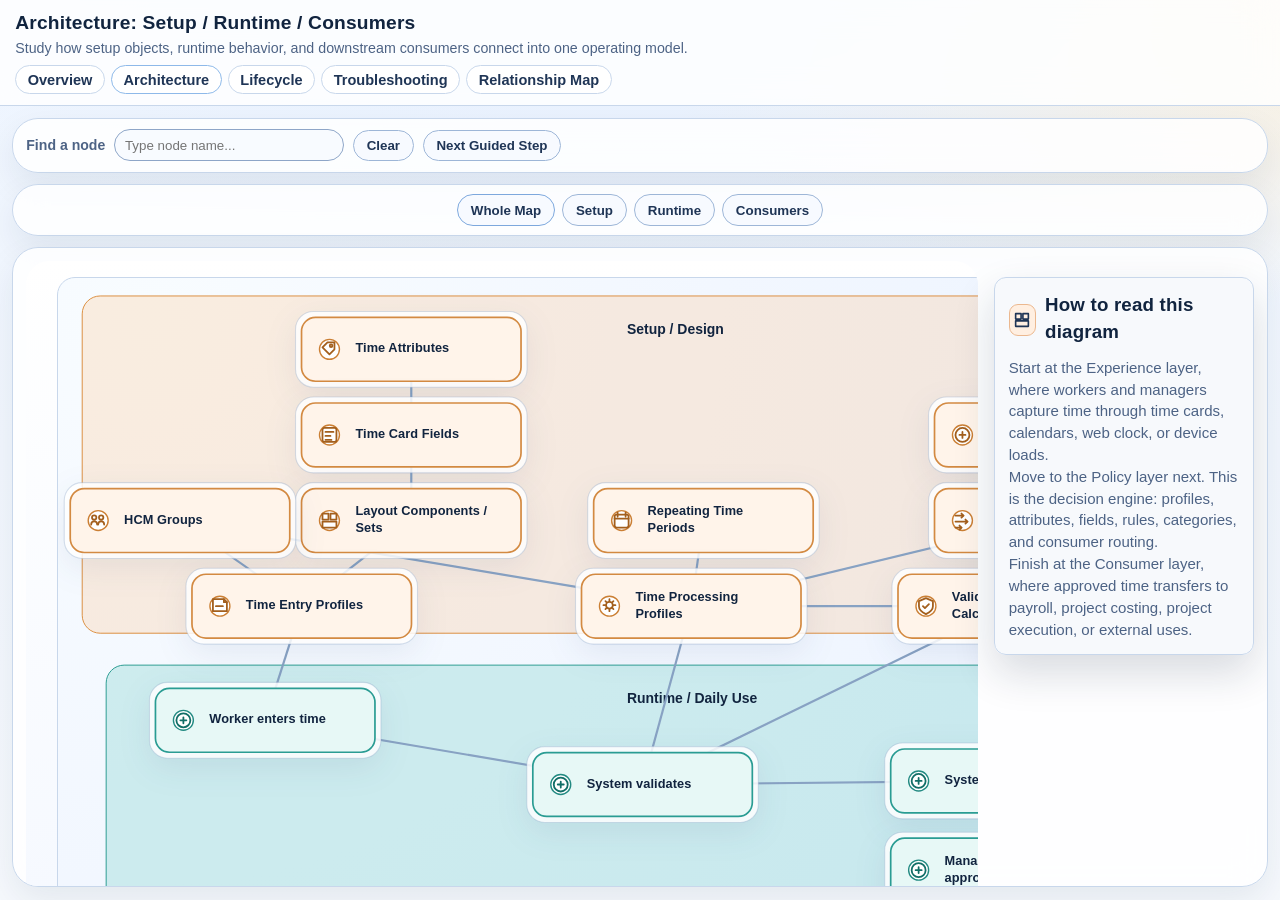
==== commit 490f9bc8: "new commits" ====
--- a/architecture.html
+++ b/architecture.html
@@ -6,7 +6,7 @@
     <title>OTL Architecture Diagram</title>
     <link rel="stylesheet" href="src/css/styles.css" />
   </head>
-  <body data-page="architecture">
+  <body data-page="architecture" class="diagram-page">
     <header class="hero">
       <div class="hero-title-row">
         <h1>Architecture: Setup / Runtime / Consumers</h1>
@@ -21,21 +21,27 @@
       </nav>
     </header>
 
-    <main>
-      <section class="panel controls">
+    <main class="diagram-main">
+      <section class="panel controls diagram-toolbar">
         <label for="node-search">Find a node</label>
         <input id="node-search" type="search" placeholder="Type node name..." />
         <button id="clear-search" type="button">Clear</button>
         <button id="tour-next" type="button">Next Guided Step</button>
-        <button id="toggle-focus" type="button" aria-pressed="false">Full Screen Mode</button>
       </section>
 
-      <section class="panel split">
+      <section class="panel filter-row architecture-focus-row" aria-label="Architecture focus views">
+        <button type="button" data-architecture-view="full" class="active">Whole Map</button>
+        <button type="button" data-architecture-view="setup">Setup</button>
+        <button type="button" data-architecture-view="runtime">Runtime</button>
+        <button type="button" data-architecture-view="consumer">Consumers</button>
+      </section>
+
+      <section class="panel diagram-stage">
         <div class="diagram-wrap scrollable">
           <svg id="architecture-svg" class="diagram" viewBox="0 0 1000 1200" aria-label="OTL architecture diagram"></svg>
           <div id="tooltip" class="tooltip" role="status" aria-live="polite"></div>
         </div>
-        <article id="object-detail" class="detail"></article>
+        <article id="object-detail" class="detail floating-detail"></article>
       </section>
     </main>
 
--- a/src/css/styles.css
+++ b/src/css/styles.css
@@ -47,6 +47,17 @@
     linear-gradient(180deg, #eef5ff, #f6f9fd);
 }
 
+body.diagram-page {
+  display: flex;
+  flex-direction: column;
+  overflow: hidden;
+  min-height: 100vh;
+  background:
+    radial-gradient(1200px 520px at 50% -10%, #e4efff, transparent 70%),
+    radial-gradient(900px 420px at 100% 0%, #fbefd9, transparent 72%),
+    linear-gradient(180deg, #eef5ff, #f6f9fd);
+}
+
 h1,
 h2,
 h3,
@@ -143,6 +154,47 @@
   grid-template-rows: auto auto minmax(0, 1fr);
 }
 
+body.diagram-page .hero {
+  padding: 0.72rem 0.95rem 0.65rem;
+  background: rgba(255, 255, 255, 0.82);
+  backdrop-filter: blur(16px);
+}
+
+body.diagram-page .hero-title-row {
+  margin-bottom: 0.28rem;
+}
+
+body.diagram-page .hero h1 {
+  font-size: clamp(1rem, 1.5vw, 1.25rem);
+}
+
+body.diagram-page .hero-subtitle {
+  font-size: 0.89rem;
+  margin-bottom: 0.42rem;
+  max-width: 1100px;
+}
+
+body.diagram-page .tabs {
+  gap: 0.38rem;
+}
+
+body.diagram-page .tab {
+  padding: 0.34rem 0.72rem;
+  border-radius: 999px;
+  background: rgba(255, 255, 255, 0.88);
+}
+
+body.diagram-page main.diagram-main {
+  width: 100vw;
+  flex: 1 1 auto;
+  min-height: 0;
+  margin: 0;
+  padding: 0.78rem;
+  display: flex;
+  flex-direction: column;
+  gap: 0.72rem;
+}
+
 .panel {
   background: var(--surface);
   border: 1px solid var(--line);
@@ -208,6 +260,36 @@
   color: var(--ink-soft);
 }
 
+body.diagram-page .panel {
+  border-radius: 26px;
+  background: rgba(255, 255, 255, 0.84);
+  backdrop-filter: blur(16px);
+}
+
+body.diagram-page .diagram-toolbar,
+body.diagram-page .diagram-filters {
+  padding: 0.65rem 0.8rem;
+  flex: 0 0 auto;
+}
+
+body.diagram-page .controls label {
+  font-size: 0.88rem;
+  color: var(--ink-soft);
+}
+
+body.diagram-page .controls input {
+  border-radius: 999px;
+  min-width: 230px;
+  background: rgba(248, 251, 255, 0.96);
+}
+
+body.diagram-page .controls button,
+body.diagram-page .filter-row button {
+  border-radius: 999px;
+  background: rgba(247, 250, 255, 0.96);
+  padding: 0.46rem 0.8rem;
+}
+
 .overview-cards {
   display: grid;
   grid-template-columns: repeat(auto-fit, minmax(215px, 1fr));
@@ -324,6 +406,10 @@
   align-items: start;
 }
 
+body[data-page="relationships"]:not(.map-test-page) .split {
+  grid-template-columns: minmax(0, 2.25fr) minmax(300px, 0.78fr);
+}
+
 .detail {
   min-height: 62vh;
   line-height: 1.45;
@@ -332,6 +418,24 @@
   padding: 0.85rem;
 }
 
+.floating-detail {
+  position: absolute;
+  top: 1rem;
+  right: 1rem;
+  left: auto;
+  min-height: 0;
+  width: min(34vw, 460px);
+  min-width: 320px;
+  max-height: calc(100% - 2rem);
+  overflow: auto;
+  background: rgba(247, 249, 252, 0.94);
+  backdrop-filter: blur(12px);
+  box-shadow: 0 18px 42px rgba(17, 36, 63, 0.16);
+  z-index: 5;
+  transition: left 380ms cubic-bezier(0.22, 1, 0.36, 1), top 0.24s ease, opacity 0.18s ease;
+  will-change: left;
+}
+
 .detail-header {
   display: flex;
   align-items: center;
@@ -366,6 +470,57 @@
 .diagram-wrap.scrollable {
   overflow: auto;
   max-height: 78vh;
+}
+
+.diagram-stage {
+  position: relative;
+  flex: 1 1 auto;
+  min-height: 0;
+  padding: 0.78rem;
+  overflow: hidden;
+}
+
+body.diagram-page .diagram-wrap.scrollable {
+  height: 100%;
+  max-height: none;
+  min-height: 0;
+  border-radius: 24px;
+  background:
+    linear-gradient(180deg, rgba(255, 255, 255, 0.96), rgba(241, 246, 255, 0.96)),
+    linear-gradient(145deg, #f8fbff, #edf3ff);
+  scroll-behavior: smooth;
+  overscroll-behavior: contain;
+  padding: 1rem;
+}
+
+body[data-page="architecture"] .diagram-stage {
+  --architecture-detail-width: clamp(260px, 18vw, 320px);
+  display: grid;
+  grid-template-columns: minmax(0, 1fr) var(--architecture-detail-width);
+  gap: 1rem;
+  align-items: start;
+  min-height: calc(100vh - 260px);
+  max-height: calc(100vh - 260px);
+}
+
+body[data-page="relationships"] .diagram-stage {
+  --relationship-detail-width: clamp(248px, 19vw, 286px);
+}
+
+body[data-page="architecture"] .diagram-wrap.scrollable {
+  display: flex;
+  align-items: flex-start;
+  justify-content: flex-start;
+  overflow: auto;
+  height: 100%;
+  max-height: 100%;
+  min-width: 0;
+  padding-right: 1rem;
+  scrollbar-gutter: stable both-edges;
+}
+
+body[data-page="architecture"] {
+  overflow-x: hidden;
 }
 
 .diagram {
@@ -378,6 +533,38 @@
     radial-gradient(circle at 8% 4%, #f8fcff, #f2f7ff 42%, #edf4ff 80%),
     linear-gradient(145deg, #f8fbff, #edf3ff);
   min-height: 62vh;
+  transition: width 0.2s ease, height 0.2s ease;
+}
+
+body.diagram-page .diagram {
+  min-height: 100%;
+  border-radius: 18px;
+}
+
+body[data-page="architecture"] #architecture-svg {
+  width: auto;
+  height: auto;
+  max-width: none;
+  max-height: none;
+  min-height: 0;
+  flex: 0 0 auto;
+}
+
+body[data-page="architecture"] .floating-detail {
+  position: sticky;
+  top: 1rem;
+  right: auto;
+  left: auto;
+  width: var(--architecture-detail-width);
+  min-width: 260px;
+  max-width: min(320px, calc(100% - 2rem));
+  max-height: calc(100vh - 292px);
+  overflow: auto;
+}
+
+body[data-page="architecture"] .architecture-focus-row {
+  justify-content: center;
+  padding: 0.55rem 0.72rem;
 }
 
 #relationship-viewport {
@@ -385,6 +572,53 @@
   transform-origin: top left;
   transition: transform 0.2s ease;
   max-height: 78vh;
+  scroll-behavior: smooth;
+  overscroll-behavior: contain;
+}
+
+body[data-page="relationships"]:not(.map-test-page) #relationship-viewport {
+  display: flex;
+  align-items: center;
+  justify-content: flex-start;
+  padding: 0.7rem calc(var(--relationship-detail-width) + 0.95rem) 0.7rem 0.7rem;
+  scrollbar-gutter: stable both-edges;
+}
+
+body[data-page="relationships"]:not(.map-test-page) .floating-detail {
+  width: var(--relationship-detail-width);
+  min-width: 248px;
+  max-width: min(286px, calc(100% - 2rem));
+}
+
+body[data-page="relationships"] #relationship-svg {
+  width: auto;
+  height: auto;
+  max-width: none;
+  max-height: none;
+  min-height: 0;
+  flex: 0 0 auto;
+  margin: 0 auto;
+}
+
+body[data-page="troubleshooting"] .diagram-stage {
+  min-height: calc(100vh - 260px);
+}
+
+body[data-page="troubleshooting"] .diagram-wrap.scrollable {
+  display: flex;
+  align-items: flex-start;
+  justify-content: center;
+  overflow: auto;
+}
+
+body[data-page="troubleshooting"] #troubleshoot-svg {
+  width: auto;
+  height: auto;
+  max-width: none;
+  max-height: none;
+  min-height: 0;
+  flex: 0 0 auto;
+  margin: 0 auto;
 }
 
 body.map-test-page .map-test-controls,
@@ -407,6 +641,7 @@
   max-height: calc(100vh - 154px);
   min-height: calc(100vh - 154px);
   width: 100%;
+  transform: none !important;
   border-radius: 14px;
   background:
     linear-gradient(180deg, rgba(255, 255, 255, 0.94), rgba(242, 247, 255, 0.94)),
@@ -415,11 +650,14 @@
 
 body.map-test-page .diagram {
   min-height: calc(100vh - 170px);
+  transform-origin: top left;
+  transition: width 0.2s ease, height 0.2s ease;
 }
 
 body.map-test-page .map-test-detail {
   position: absolute;
-  right: max(1rem, env(safe-area-inset-right));
+  left: 24px;
+  right: auto;
   bottom: 5.5rem;
   top: auto;
   min-height: 0;
@@ -431,27 +669,30 @@
   backdrop-filter: blur(10px);
   box-shadow: 0 18px 42px rgba(17, 36, 63, 0.16);
   z-index: 5;
+  transition: left 380ms cubic-bezier(0.22, 1, 0.36, 1), box-shadow 0.24s ease, opacity 0.18s ease;
+  will-change: left;
 }
 
 .band.setup-band {
-  fill: rgba(255, 168, 87, 0.15);
+  fill: rgba(255, 168, 87, 0.18);
   stroke: #dc9144;
 }
 
 .band.runtime-band {
-  fill: rgba(30, 178, 162, 0.15);
+  fill: rgba(30, 178, 162, 0.18);
   stroke: #2e9d93;
 }
 
 .band.consumer-band {
-  fill: rgba(124, 84, 198, 0.15);
+  fill: rgba(124, 84, 198, 0.18);
   stroke: #8758d7;
 }
 
 .band-label {
   fill: var(--ink-strong);
-  font-size: 13px;
-  text-anchor: middle;
+  font-size: 14px;
+  text-anchor: start;
+  dominant-baseline: hanging;
   font-weight: 700;
 }
 
@@ -464,14 +705,23 @@
 
 .node-group {
   cursor: pointer;
+  filter: drop-shadow(0 10px 16px rgba(29, 56, 96, 0.08));
+}
+
+.node-tile {
+  fill: rgba(255, 255, 255, 0.84);
+  stroke: rgba(142, 166, 200, 0.34);
+  stroke-width: 1.1;
+  rx: 18;
+  ry: 18;
 }
 
 .node-rect {
-  fill: #fff;
+  fill: rgba(255, 255, 255, 0.98);
   stroke: #8ea6c8;
-  stroke-width: 1.3;
-  rx: 12;
-  ry: 12;
+  stroke-width: 1.7;
+  rx: 14;
+  ry: 14;
 }
 
 .node-group.setup .node-rect {
@@ -522,12 +772,12 @@
   dominant-baseline: middle;
   pointer-events: none;
   font-weight: 700;
+  letter-spacing: 0.005em;
 }
 
 .node-group:hover .node-rect,
 .node-group.active .node-rect {
-  stroke-width: 2.7;
-  filter: drop-shadow(0 6px 8px rgba(36, 70, 120, 0.2));
+  stroke-width: 3;
 }
 
 .node-group.match .node-rect {
@@ -538,6 +788,10 @@
 .node-group.faded,
 .relationship-edge.faded {
   opacity: 0.14;
+}
+
+.relationship-edge {
+  marker-end: none;
 }
 
 .relationship-edge.edge-highlight {
@@ -669,6 +923,52 @@
     position: static;
     min-height: auto;
   }
+
+  body.diagram-page {
+    overflow: auto;
+  }
+
+  body.diagram-page main.diagram-main {
+    min-height: auto;
+  }
+
+  body.diagram-page .diagram-stage {
+    overflow: visible;
+  }
+
+  body.diagram-page .diagram-wrap.scrollable {
+    min-height: 50vh;
+  }
+
+  body.diagram-page .floating-detail {
+    position: static;
+    width: 100%;
+    min-width: 0;
+    max-height: none;
+    margin-top: 0.8rem;
+  }
+
+  body[data-page="architecture"] .diagram-wrap.scrollable {
+    display: block;
+    overflow: auto;
+    padding-right: 0.55rem;
+  }
+
+  body[data-page="architecture"] .diagram-stage {
+    display: block;
+    min-height: auto;
+    max-height: none;
+  }
+
+  body[data-page="relationships"]:not(.map-test-page) #relationship-viewport {
+    padding-right: 0.55rem;
+  }
+
+  body[data-page="architecture"] #architecture-svg {
+    width: 100%;
+    height: auto;
+    max-height: none;
+  }
 }
 
 @media (max-width: 760px) {
@@ -707,4 +1007,27 @@
     max-height: none;
     margin-top: 0.6rem;
   }
-}
+
+  body.diagram-page .hero {
+    padding: 0.65rem 0.72rem 0.55rem;
+  }
+
+  body.diagram-page main.diagram-main {
+    padding: 0.55rem;
+  }
+
+  body.diagram-page .diagram-toolbar,
+  body.diagram-page .diagram-filters,
+  body.diagram-page .diagram-stage {
+    padding: 0.62rem;
+  }
+
+  body.diagram-page .diagram-wrap.scrollable {
+    padding: 0.55rem;
+    min-height: 44vh;
+  }
+
+  body[data-page="relationships"]:not(.map-test-page) #relationship-viewport {
+    padding-right: 0.55rem;
+  }
+}
